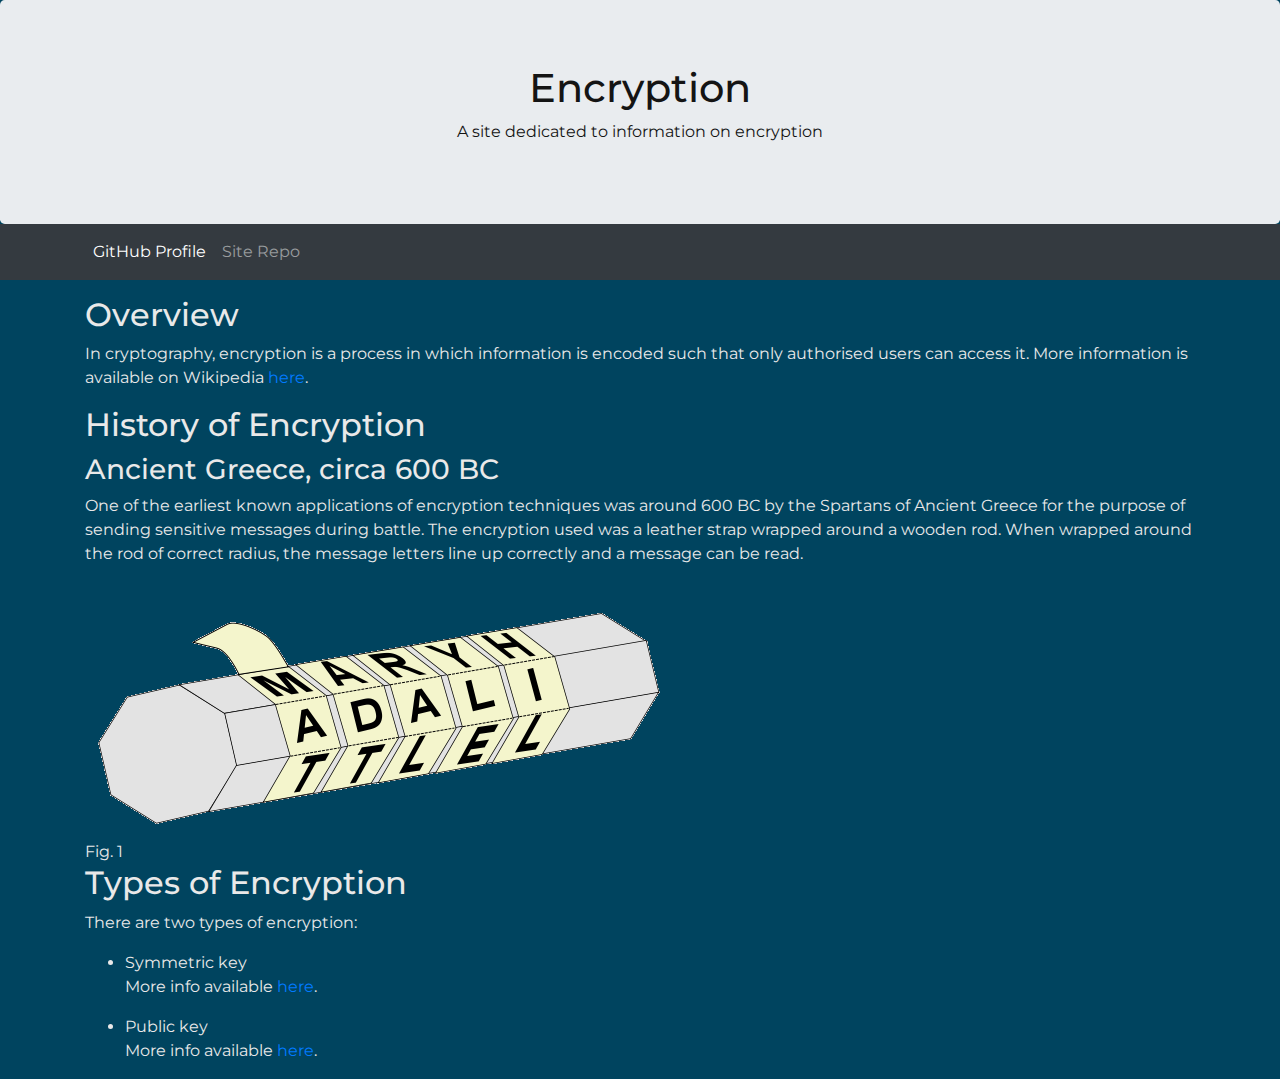
==== pages/encryption.html @ 241151a2 "Merge pull request #1 from nwoodruff149/encryptionpage" ====
<!DOCTYPE html>
<html>
    <head>
        <title>Encryption</title>
        <link href='https://fonts.googleapis.com/css?family=Montserrat' rel='stylesheet'>
        <link rel="stylesheet", type="text/css" href="../styles/style.css">
        <meta charset="utf-8">
        <meta name="viewport" content="width=device-width, initial-scale=1">
        <link rel="stylesheet" href="https://maxcdn.bootstrapcdn.com/bootstrap/4.3.1/css/bootstrap.min.css">
        <script src="https://ajax.googleapis.com/ajax/libs/jquery/3.4.1/jquery.min.js"></script>
        <script src="https://cdnjs.cloudflare.com/ajax/libs/popper.js/1.14.7/umd/popper.min.js"></script>
        <script src="https://maxcdn.bootstrapcdn.com/bootstrap/4.3.1/js/bootstrap.min.js"></script>
    </head>
    <body>
        <div class="jumbotron text-center main-header">
            <h1 class="main-title">Encryption</h1>
            <p class="main-title">A site dedicated to information on encryption</p>
        </div>
        <nav class="navbar navbar-expand-lg navbar-dark bg-dark main-nav">
            <div class="container">
                <div class="navbar-nav">
                <a class="nav-item nav-link active" href="https://github.com/nwoodruff149">GitHub Profile</a>
                <a class="nav-item nav-link" href="https://github.com/nwoodruff149/encryption">Site Repo</a>
                </div>
            </div>
        </nav>
        <div class="container">
            <div class="row">
                <div class="col">
                    <h2>Overview</h2>
                    <p>In cryptography, encryption is a process in which information is encoded such that only authorised users can access it. More information is available on Wikipedia <a href="https://en.wikipedia.org/wiki/Encryption">here</a>.</p>
                    <h2>History of Encryption</h2>
                    <h3>Ancient Greece, circa 600 BC</h3>
                    <p>One of the earliest known applications of encryption techniques was around 600 BC by the Spartans of Ancient Greece for the purpose of sending sensitive messages during battle. The encryption used was a leather strap wrapped around a wooden rod. When wrapped around the rod of correct radius, the message letters line up correctly and a message can be read.</p>
                    <image src="../images/encryption-scytale.png" />
                    <figcaption>Fig. 1</figcaption>
                    <h2>Types of Encryption</h2>
                    <p>There are two types of encryption:</p>
                    <ul>
                        <li>
                            Symmetric key
                            <p>More info available <a href="https://en.wikipedia.org/wiki/Encryption#Types">here</a>.</p>
                        </li>
                        <li>
                            Public key
                            <p>More info available <a href="https://en.wikipedia.org/wiki/Encryption#Types">here</a>.</p>
                        </li>
                    </ul>
                </div>
            </div>
        </div>
    </body>
</html>
---- styles/style.css ----
body {
    background-color: #00445f !important;
    
}
h1, h2, ul, li, p, h3, figcaption {
    color: rgb(233, 233, 233);
    font-family: "Montserrat";
}
a {
    font-family: "Montserrat";
}
.main-title {
    color: rgb(20, 20, 20)
}
.main-header {
    margin-bottom: 0px !important;
}
.main-nav {
    margin-bottom: 16px;
}
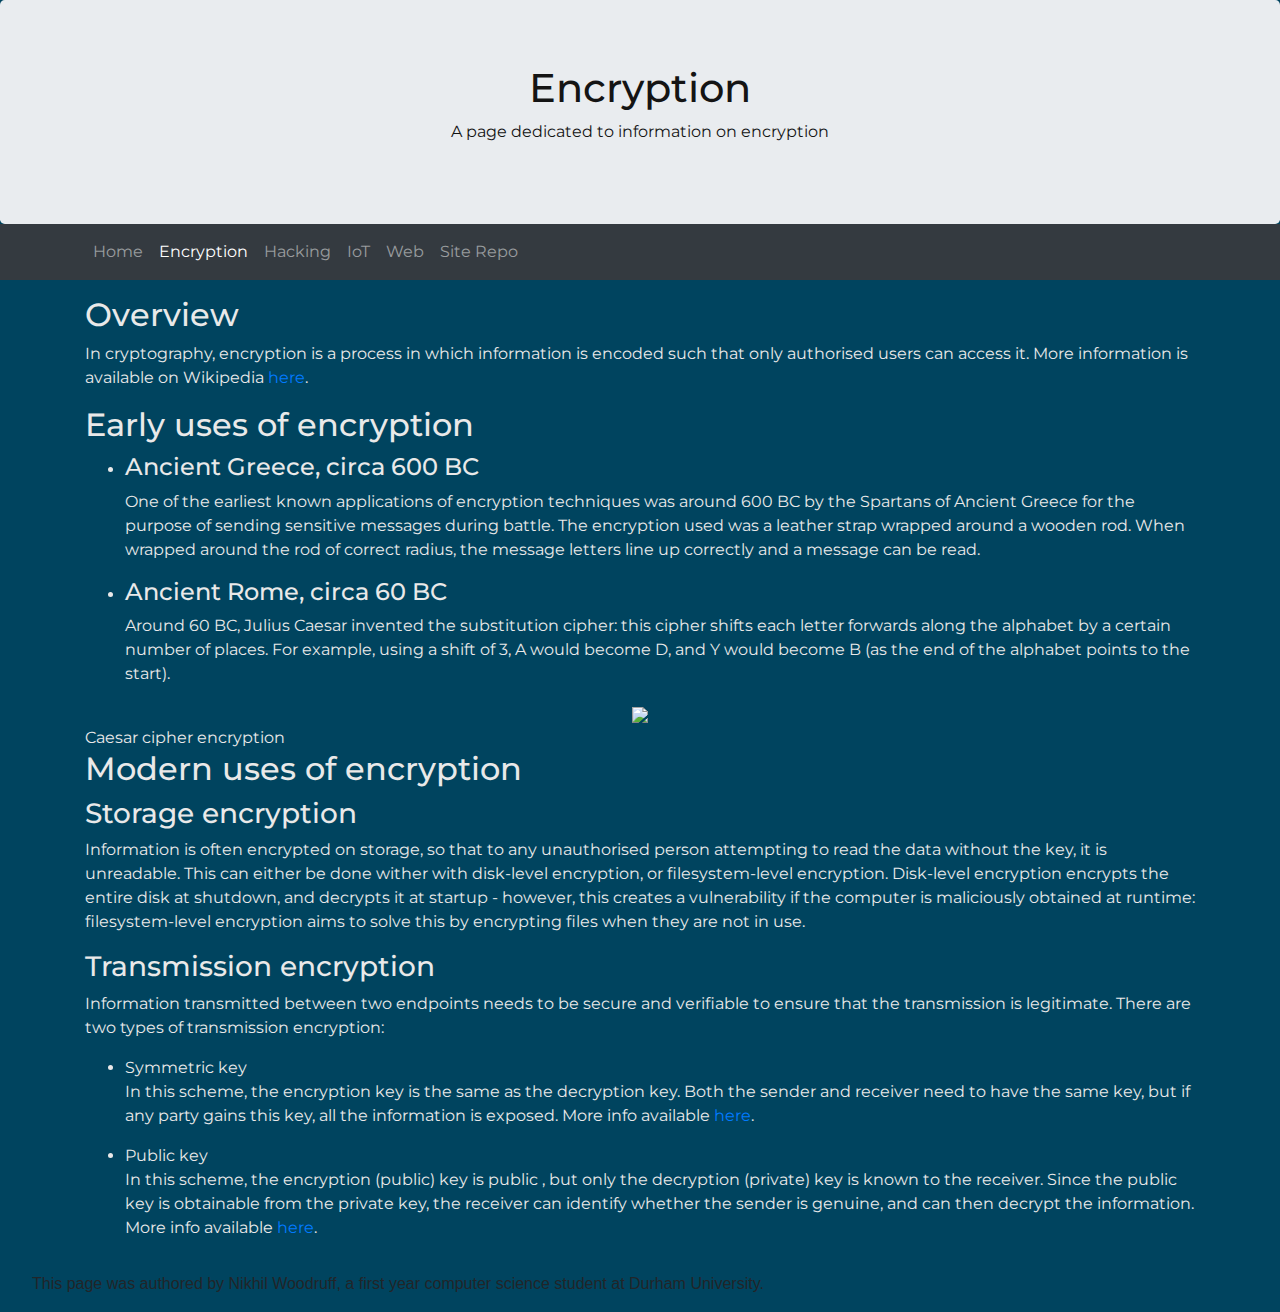
==== commit 49396c06: "Merge pull request #13 from nikhilwoodruff/Footers" ====
--- a/pages/encryption.html
+++ b/pages/encryption.html
@@ -10,44 +10,71 @@
         <script src="https://ajax.googleapis.com/ajax/libs/jquery/3.4.1/jquery.min.js"></script>
         <script src="https://cdnjs.cloudflare.com/ajax/libs/popper.js/1.14.7/umd/popper.min.js"></script>
         <script src="https://maxcdn.bootstrapcdn.com/bootstrap/4.3.1/js/bootstrap.min.js"></script>
+        <script src="https://kit.fontawesome.com/64ed94bc51.js" crossorigin="anonymous"></script>
     </head>
     <body>
         <div class="jumbotron text-center main-header">
             <h1 class="main-title">Encryption</h1>
-            <p class="main-title">A site dedicated to information on encryption</p>
+            <p class="main-title">A page dedicated to information on encryption</p>
         </div>
-        <nav class="navbar navbar-expand-lg navbar-dark bg-dark main-nav">
-            <div class="container">
-                <div class="navbar-nav">
-                <a class="nav-item nav-link active" href="https://github.com/nwoodruff149">GitHub Profile</a>
-                <a class="nav-item nav-link" href="https://github.com/nwoodruff149/encryption">Site Repo</a>
+        <nav class="navbar navbar-expand-lg navbar-dark bg-dark main-nav sticky-top">
+                <div class="container">
+                    <div class="navbar-nav">
+                    <a class="nav-item nav-link" href="../index.html">Home</a>
+                    <a class="nav-item nav-link active" href="#">Encryption</a>
+                    <a class="nav-item nav-link" href="hacking.html">Hacking</a>
+                    <a class="nav-item nav-link" href="iot.html">IoT</a>
+                    <a class="nav-item nav-link" href="web.html">Web</a>
+                    <a class="nav-item nav-link" href="https://github.com/nwoodruff149/CompSciApplications">Site Repo</a>
+                    </div>
                 </div>
-            </div>
-        </nav>
+            </nav>
         <div class="container">
             <div class="row">
                 <div class="col">
                     <h2>Overview</h2>
                     <p>In cryptography, encryption is a process in which information is encoded such that only authorised users can access it. More information is available on Wikipedia <a href="https://en.wikipedia.org/wiki/Encryption">here</a>.</p>
-                    <h2>History of Encryption</h2>
-                    <h3>Ancient Greece, circa 600 BC</h3>
-                    <p>One of the earliest known applications of encryption techniques was around 600 BC by the Spartans of Ancient Greece for the purpose of sending sensitive messages during battle. The encryption used was a leather strap wrapped around a wooden rod. When wrapped around the rod of correct radius, the message letters line up correctly and a message can be read.</p>
-                    <image src="../images/encryption-scytale.png" />
-                    <figcaption>Fig. 1</figcaption>
-                    <h2>Types of Encryption</h2>
-                    <p>There are two types of encryption:</p>
+                    <h2>Early uses of encryption</h2>
+                    <ul>
+                        <li>
+                            <h4>Ancient Greece, circa 600 BC</h4>
+                            <p>One of the earliest known applications of encryption techniques was around 600 BC by the Spartans of Ancient Greece for the purpose of sending sensitive messages during battle. The encryption used was a leather strap wrapped around a wooden rod. When wrapped around the rod of correct radius, the message letters line up correctly and a message can be read.</p>
+                        </li>
+                        <li>
+                            <h4>Ancient Rome, circa 60 BC</h4>
+                            <p>Around 60 BC, Julius Caesar invented the substitution cipher: this cipher shifts each letter forwards along the alphabet by a certain number of places. For example, using a shift of 3, A would become D, and Y would become B (as the end of the alphabet points to the start).</p>
+                        </li>
+                    </ul>
+                    <div class="container text-center">
+                        <image width="250px" src="../images/encryption-caesar.png" />
+                    </div>
+                    <figcaption>Caesar cipher encryption</figcaption>
+                    <h2>Modern uses of encryption</h2>
+                    <h3>Storage encryption</h3>
+                    <p>Information is often encrypted on storage, so that to any unauthorised person attempting to read the data without the key, it is unreadable. This can either be done wither with disk-level encryption, or filesystem-level encryption. Disk-level encryption encrypts the entire disk at shutdown, and decrypts it at startup - however, this creates a vulnerability if the computer is maliciously obtained at runtime: filesystem-level encryption aims to solve this by encrypting  files when they are not in use.</p>
+                    <h3>Transmission encryption</h3>
+                    <p>Information transmitted between two endpoints needs to be secure and verifiable to ensure that the transmission is legitimate. There are two types of transmission encryption:</p>
                     <ul>
                         <li>
                             Symmetric key
-                            <p>More info available <a href="https://en.wikipedia.org/wiki/Encryption#Types">here</a>.</p>
+                            <p>In this scheme, the encryption key is the same as the decryption key. Both the sender and receiver need to have the same key, but if any party gains this key, all the information is exposed. More info available <a href="https://en.wikipedia.org/wiki/Encryption#Types">here</a>.</p>
                         </li>
                         <li>
                             Public key
-                            <p>More info available <a href="https://en.wikipedia.org/wiki/Encryption#Types">here</a>.</p>
+                            <p>In this scheme, the encryption (public) key is public , but only the decryption (private) key is known to the receiver. Since the public key is obtainable from the private key, the receiver can identify whether the sender is genuine, and can then decrypt the information. More info available <a href="https://en.wikipedia.org/wiki/Encryption#Types">here</a>.</p>
                         </li>
                     </ul>
                 </div>
             </div>
         </div>
+        <nav class = "navbar navbar-expand-lg bottom navbar-light">
+            <div class = "navbar text col-11">
+                This page was authored by Nikhil Woodruff, a first year computer science student at Durham University.
+            </div>
+            <div class = "navbar text-right col float-right" style = "font-size: 200%;">
+                <a href="https://github.com/nikhilwoodruff"><i class = "fab fa-github"></i></a>
+                <a href="https://www.linkedin.com/in/nikhil-woodruff-759885167"><i class = "fab fa-linkedin"></i></a>
+            </div>
+        </nav>
     </body>
 </html>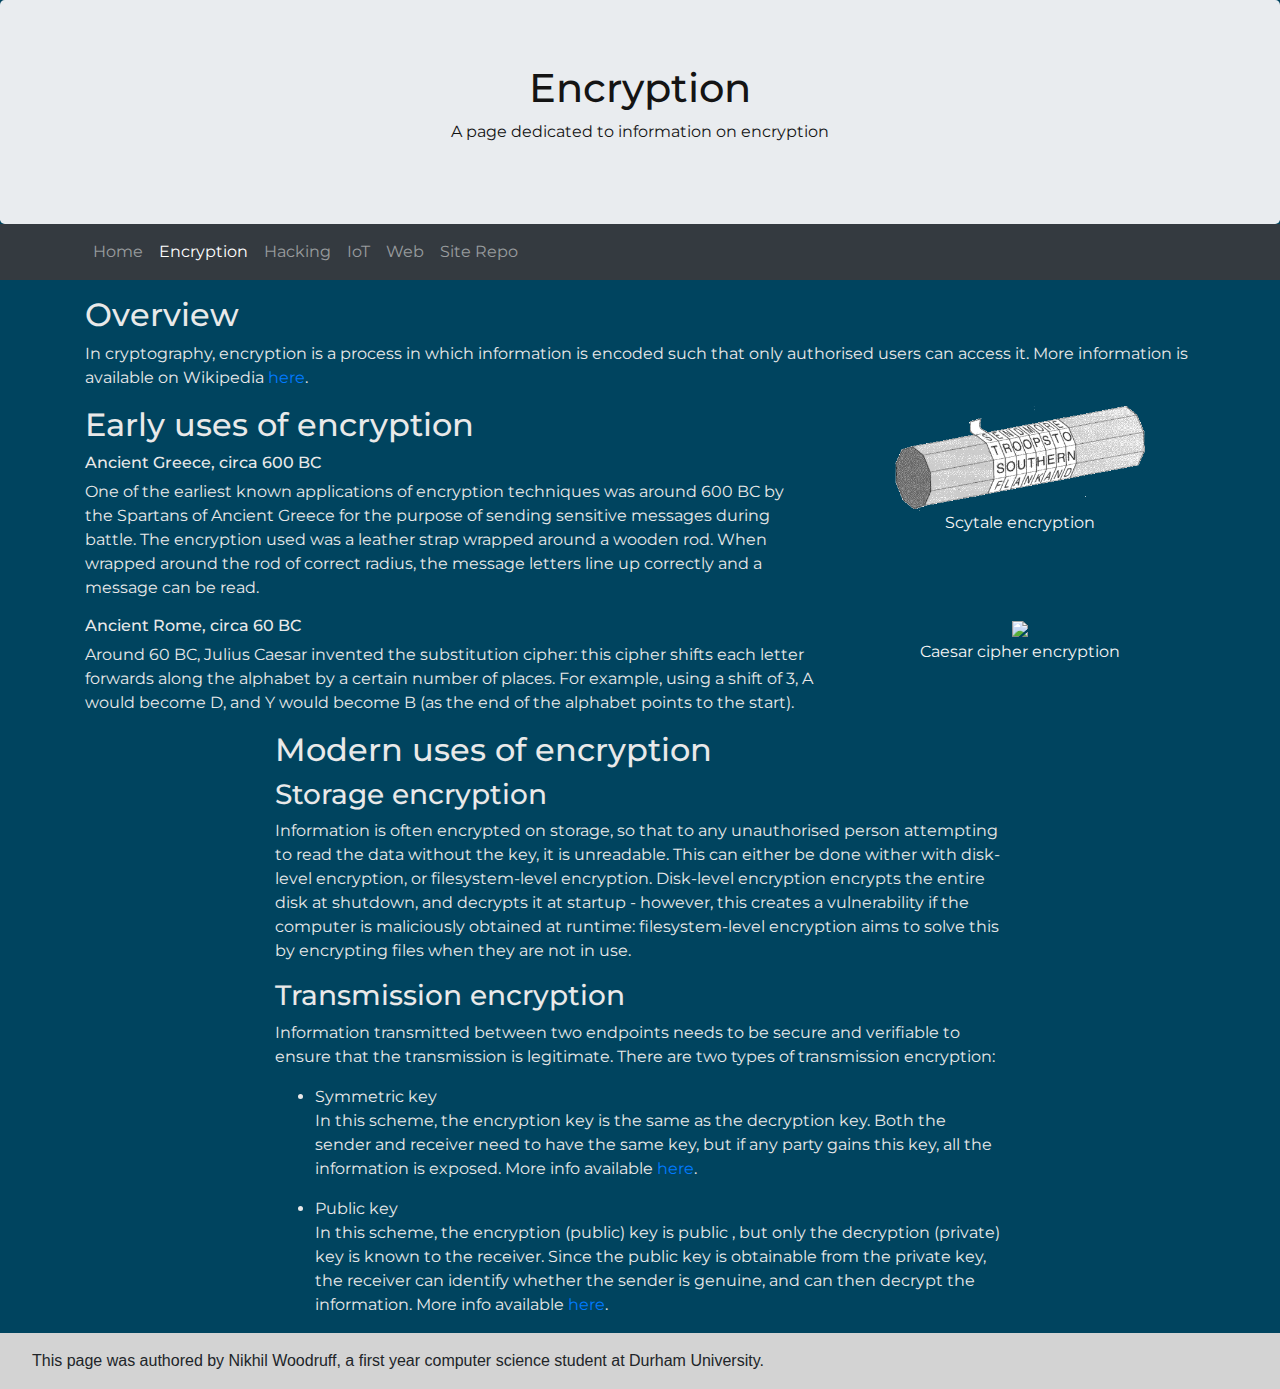
==== commit 4ee9d607: "Add image and formatting to encryption page" ====
--- a/pages/encryption.html
+++ b/pages/encryption.html
@@ -34,21 +34,36 @@
                 <div class="col">
                     <h2>Overview</h2>
                     <p>In cryptography, encryption is a process in which information is encoded such that only authorised users can access it. More information is available on Wikipedia <a href="https://en.wikipedia.org/wiki/Encryption">here</a>.</p>
+                </div>
+            </div>
+            <div class="row">
+                <div class="col-8">
                     <h2>Early uses of encryption</h2>
-                    <ul>
-                        <li>
-                            <h4>Ancient Greece, circa 600 BC</h4>
-                            <p>One of the earliest known applications of encryption techniques was around 600 BC by the Spartans of Ancient Greece for the purpose of sending sensitive messages during battle. The encryption used was a leather strap wrapped around a wooden rod. When wrapped around the rod of correct radius, the message letters line up correctly and a message can be read.</p>
-                        </li>
-                        <li>
-                            <h4>Ancient Rome, circa 60 BC</h4>
-                            <p>Around 60 BC, Julius Caesar invented the substitution cipher: this cipher shifts each letter forwards along the alphabet by a certain number of places. For example, using a shift of 3, A would become D, and Y would become B (as the end of the alphabet points to the start).</p>
-                        </li>
-                    </ul>
+                    <h6>Ancient Greece, circa 600 BC</h6>
+                    <p>One of the earliest known applications of encryption techniques was around 600 BC by the Spartans of Ancient Greece for the purpose of sending sensitive messages during battle. The encryption used was a leather strap wrapped around a wooden rod. When wrapped around the rod of correct radius, the message letters line up correctly and a message can be read.</p>
+                </div>
+                <div class="col-4">
                     <div class="container text-center">
-                        <image width="250px" src="../images/encryption-caesar.png" />
+                        <image width="250px" src="../images/scytale.png" />
+                        <figcaption>Scytale encryption</figcaption>
                     </div>
-                    <figcaption>Caesar cipher encryption</figcaption>
+                </div>
+            </div>
+            <div class="row">
+                    <div class="col-8">
+                        <h6>Ancient Rome, circa 60 BC</h6>
+                        <p>Around 60 BC, Julius Caesar invented the substitution cipher: this cipher shifts each letter forwards along the alphabet by a certain number of places. For example, using a shift of 3, A would become D, and Y would become B (as the end of the alphabet points to the start).</p>
+                    </div>
+                    <div class="col-4">
+                        <div class="container text-center">
+                            <image width="250px" src="../images/encryption-caesar.png" />
+                            <figcaption>Caesar cipher encryption</figcaption>
+                        </div>
+                    </div>
+                </div>
+            <div class="row">
+                <div class="col-2"></div>
+                <div class="col-8">
                     <h2>Modern uses of encryption</h2>
                     <h3>Storage encryption</h3>
                     <p>Information is often encrypted on storage, so that to any unauthorised person attempting to read the data without the key, it is unreadable. This can either be done wither with disk-level encryption, or filesystem-level encryption. Disk-level encryption encrypts the entire disk at shutdown, and decrypts it at startup - however, this creates a vulnerability if the computer is maliciously obtained at runtime: filesystem-level encryption aims to solve this by encrypting  files when they are not in use.</p>
@@ -66,6 +81,7 @@
                     </ul>
                 </div>
             </div>
+            <div class="col-2"></div>
         </div>
         <nav class = "navbar navbar-expand-lg bottom navbar-light">
             <div class = "navbar text col-11">
--- a/styles/style.css
+++ b/styles/style.css
@@ -2,7 +2,7 @@
     background-color: #00445f !important;
     
 }
-h1, h2, ul, li, p, h3, figcaption {
+h1, h2, ul, li, p, h3, h4, h5, h6, figcaption {
     color: rgb(233, 233, 233);
     font-family: "Montserrat";
 }
@@ -17,4 +17,21 @@
 }
 .main-nav {
     margin-bottom: 16px;
+}
+.figure-caption{
+    color: whitesmoke !important;
+}
+figcaption{
+    color: whitesmoke;
+    text-align: center;
+}
+.align-left{
+    text-align: left;
+}
+
+.align-right{
+    text-align: right;
+}
+.navbar-light{
+    background-color: lightgrey !important;
 }